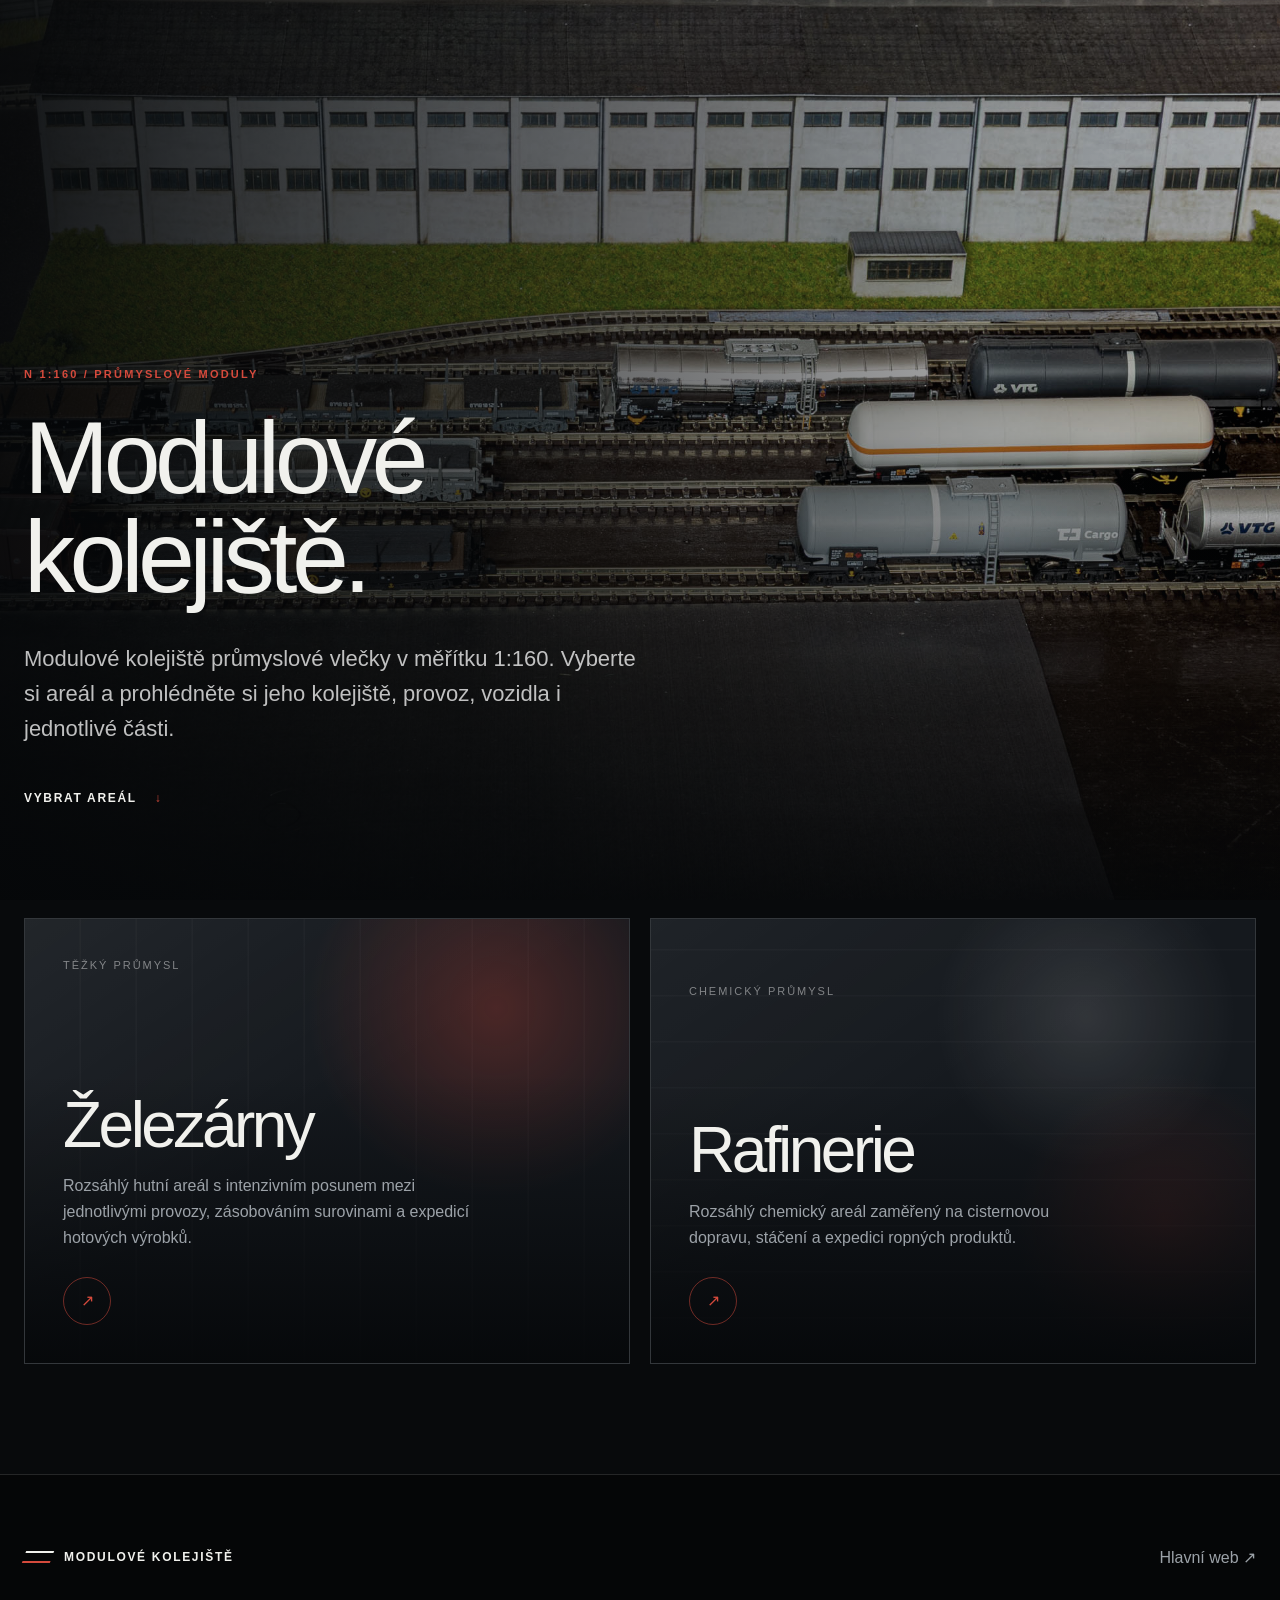
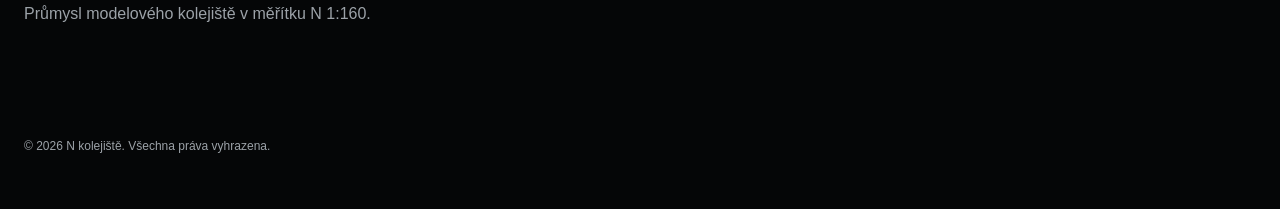
==== index.html @ ad895e2e "Add files via upload" ====
<!DOCTYPE html>
<html lang="cs">
<head>
  <meta charset="UTF-8">
  <meta name="viewport" content="width=device-width, initial-scale=1.0">
  <meta name="description" content="Modulové kolejiště v měřítku N 1:160 – průmyslové moduly železáren a rafinerie.">
  <meta name="theme-color" content="#090b0d">
  <title>Modulové kolejiště</title>

  <link rel="icon" href="assets/images/favicon.svg" type="image/svg+xml">
  <link rel="stylesheet" href="assets/css/rozcestnik.css">
  <script src="assets/js/rozcestnik.js" defer></script>
</head>
<body>

  <main>
    <section class="hero">
      <div class="hero-media">
        <img src="assets/images/main-foto.jpg" alt="Modelové kolejiště" width="2121" height="1414">
      </div>
      <div class="hero-overlay"></div>

      <div class="hero-content container">
        <p class="eyebrow reveal">N 1:160 / PRŮMYSLOVÉ MODULY</p>
        <h1 class="display-title reveal">Modulové<br>kolejiště.</h1>
        <p class="hero-lead reveal">Modulové kolejiště průmyslové vlečky v měřítku 1:160. Vyberte si areál a prohlédněte si jeho kolejiště, provoz, vozidla i jednotlivé části.</p>
        <a class="text-link reveal" href="#arealy">Vybrat areál <span>↓</span></a>
      </div>
    </section>

    <section class="arealy-section container">
      <div class="arealy-grid" id="arealy">
        <a class="areal-card reveal" href="zelezarny/">
          <div class="areal-card-content">
            <span class="areal-label">TĚŽKÝ PRŮMYSL</span>
            <h3>Železárny</h3>
            <p>Rozsáhlý hutní areál s intenzivním posunem mezi jednotlivými provozy, zásobováním surovinami a expedicí hotových výrobků.</p>
            <span class="areal-arrow">↗</span>
          </div>
        </a>

        <a class="areal-card rafinerie reveal" href="rafinerie/">
          <div class="areal-card-content">
            <span class="areal-label">CHEMICKÝ PRŮMYSL</span>
            <h3>Rafinerie</h3>
            <p>Rozsáhlý chemický areál zaměřený na cisternovou dopravu, stáčení a expedici ropných produktů.</p>
            <span class="areal-arrow">↗</span>
          </div>
        </a>
      </div>
    </section>
  </main>
<footer class="site-footer" id="siteFooter">
    <div class="container footer-grid">
      <div>
        <div class="brand footer-brand">
          <span class="brand-mark"></span>
          <span>MODULOVÉ KOLEJIŠTĚ</span>
        </div>

        <p>Průmysl modelového kolejiště v měřítku N 1:160.</p>
      </div>
      <div class="footer-nav">
        <a href="https://nkolejiste.github.io/web/">Hlavní web ↗</a>
      </div>

      <p class="copyright">© 2026 N kolejiště. Všechna práva vyhrazena.</p>
    </div>
  </footer>
</body>
</html>
---- assets/css/rozcestnik.css ----
:root {
  --bg: #080a0c;
  --panel: #15191e;
  --text: #f1f1ed;
  --muted: #9ca2a8;
  --line: rgba(255, 255, 255, 0.13);
  --accent: #d54a3c;
  --container: 1240px;
}

* { box-sizing: border-box; }
html { scroll-behavior: smooth; background: var(--bg); }
body {
  margin: 0;
  background: var(--bg);
  color: var(--text);
  font-family: Inter, "Segoe UI", Arial, sans-serif;
  line-height: 1.6;
  overflow-x: hidden;
}
img { width: 100%; display: block; }
a { color: inherit; text-decoration: none; }
.container { width: min(calc(100% - 48px), var(--container)); margin-inline: auto; }

.brand {
  display: inline-flex;
  align-items: center;
  gap: 12px;
  font-size: 12px;
  font-weight: 700;
  letter-spacing: .14em;
  white-space: nowrap;
}
.brand-mark {
  width: 28px;
  height: 12px;
  display: inline-block;
  border-top: 2px solid var(--text);
  border-bottom: 2px solid var(--accent);
  transform: skewX(-20deg);
}

.hero {
  min-height: 100svh;
  position: relative;
  display: flex;
  align-items: flex-end;
  overflow: hidden;
}
.hero-media, .hero-overlay { position: absolute; inset: 0; }
.hero-media img { height: 100%; object-fit: cover; transform: scale(1.03); filter: saturate(.72) contrast(1.05); }
.hero-overlay {
  background:
    linear-gradient(90deg, rgba(5,7,9,.93) 0%, rgba(5,7,9,.59) 48%, rgba(5,7,9,.19) 100%),
    linear-gradient(0deg, rgba(5,7,9,.90) 0%, transparent 50%);
}
.hero-content { position: relative; z-index: 2; padding-bottom: 90px; }
.eyebrow { margin: 0 0 26px; color: var(--accent); font-size: 11px; font-weight: 700; letter-spacing: .2em; text-transform: uppercase; }
.display-title { margin: 0; max-width: 1030px; font-size: clamp(58px, 8vw, 122px); font-weight: 500; letter-spacing: -.055em; line-height: .96; }
.hero-lead { max-width: 620px; margin: 35px 0 38px; font-size: clamp(17px, 2vw, 22px); color: rgba(255,255,255,.74); }
.text-link { display: inline-flex; align-items: center; gap: 18px; font-size: 12px; font-weight: 700; letter-spacing: .14em; text-transform: uppercase; }
.text-link span { color: var(--accent); }

.arealy-section { padding: 18px 0 110px; }
.arealy-grid { display: grid; grid-template-columns: repeat(2, 1fr); gap: 20px; }
.arealy-grid#arealy { scroll-margin-top: 18px; }
.areal-card {
  min-height: 400px;
  position: relative;
  overflow: hidden;
  border: 1px solid var(--line);
  background: var(--panel);
  display: flex;
  align-items: flex-end;
  padding: 38px;
  transition: transform .35s ease, border-color .35s ease;
}
.areal-card::before {
  content: "";
  position: absolute;
  inset: 0;
  background:
    radial-gradient(circle at 78% 20%, rgba(213,74,60,.28), transparent 32%),
    linear-gradient(145deg, rgba(255,255,255,.055), transparent 48%),
    repeating-linear-gradient(90deg, transparent 0 54px, rgba(255,255,255,.025) 55px 56px);
  transition: transform .6s ease;
}
.areal-card.rafinerie::before {
  background:
    radial-gradient(circle at 72% 22%, rgba(255,255,255,.12), transparent 27%),
    radial-gradient(circle at 85% 68%, rgba(213,74,60,.16), transparent 25%),
    linear-gradient(145deg, rgba(255,255,255,.045), transparent 48%),
    repeating-linear-gradient(0deg, transparent 0 44px, rgba(255,255,255,.022) 45px 46px);
}
.areal-card::after { content: ""; position: absolute; inset: 0; background: linear-gradient(0deg, rgba(5,7,9,.92), transparent 65%); }
.areal-card:hover { transform: translateY(-5px); border-color: rgba(213,74,60,.65); }
.areal-card:hover::before { transform: scale(1.035); }
.areal-card-content { position: relative; z-index: 2; width: 100%; }
.areal-label { display: block; margin-bottom: 120px; color: rgba(255,255,255,.45); font-size: 11px; letter-spacing: .18em; }
.areal-card h3 { margin: 0; font-size: clamp(48px, 5vw, 76px); font-weight: 500; letter-spacing: -.055em; line-height: .95; }
.areal-card p { max-width: 420px; margin: 18px 0 27px; color: var(--muted); }
.areal-arrow { width: 48px; height: 48px; display: grid; place-items: center; border-radius: 50%; border: 1px solid rgba(213,74,60,.5); color: var(--accent); transition: .25s ease; }
.areal-card:hover .areal-arrow { background: var(--accent); color: white; }

.site-footer { padding: 70px 0 40px; background: #050607; border-top: 1px solid var(--line); }
.footer-grid { display: grid; grid-template-columns: 1fr auto; gap: 50px; }
.footer-brand { margin-bottom: 18px; }
.site-footer p { color: var(--muted); }
.footer-nav { display: flex; gap: 28px; align-items: start; flex-wrap: wrap; }
.footer-nav a { color: var(--muted); }
.footer-nav a:hover { color: var(--text); }
.copyright { grid-column: 1 / -1; margin-top: 45px; font-size: 12px; }

.reveal { opacity: 0; transform: translateY(24px); transition: opacity .8s ease, transform .8s ease; }
.reveal.visible { opacity: 1; transform: translateY(0); }

@media (max-width: 980px) {
  .arealy-grid { grid-template-columns: 1fr; }
  .areal-card { min-height: 350px; }
}

@media (max-width: 640px) {
  .container { width: min(calc(100% - 30px), var(--container)); }
  .brand { font-size: 10px; }
  .hero-content { padding-bottom: 56px; }
  .display-title { font-size: clamp(50px, 15vw, 76px); }
  .hero-lead { font-size: 16px; }
  .arealy-section { padding: 14px 0 82px; }
  .areal-card { min-height: 300px; padding: 26px; }
  .areal-label { margin-bottom: 55px; }
  .footer-grid { grid-template-columns: 1fr; }
  .copyright { grid-column: auto; margin-top: 10px; }
}
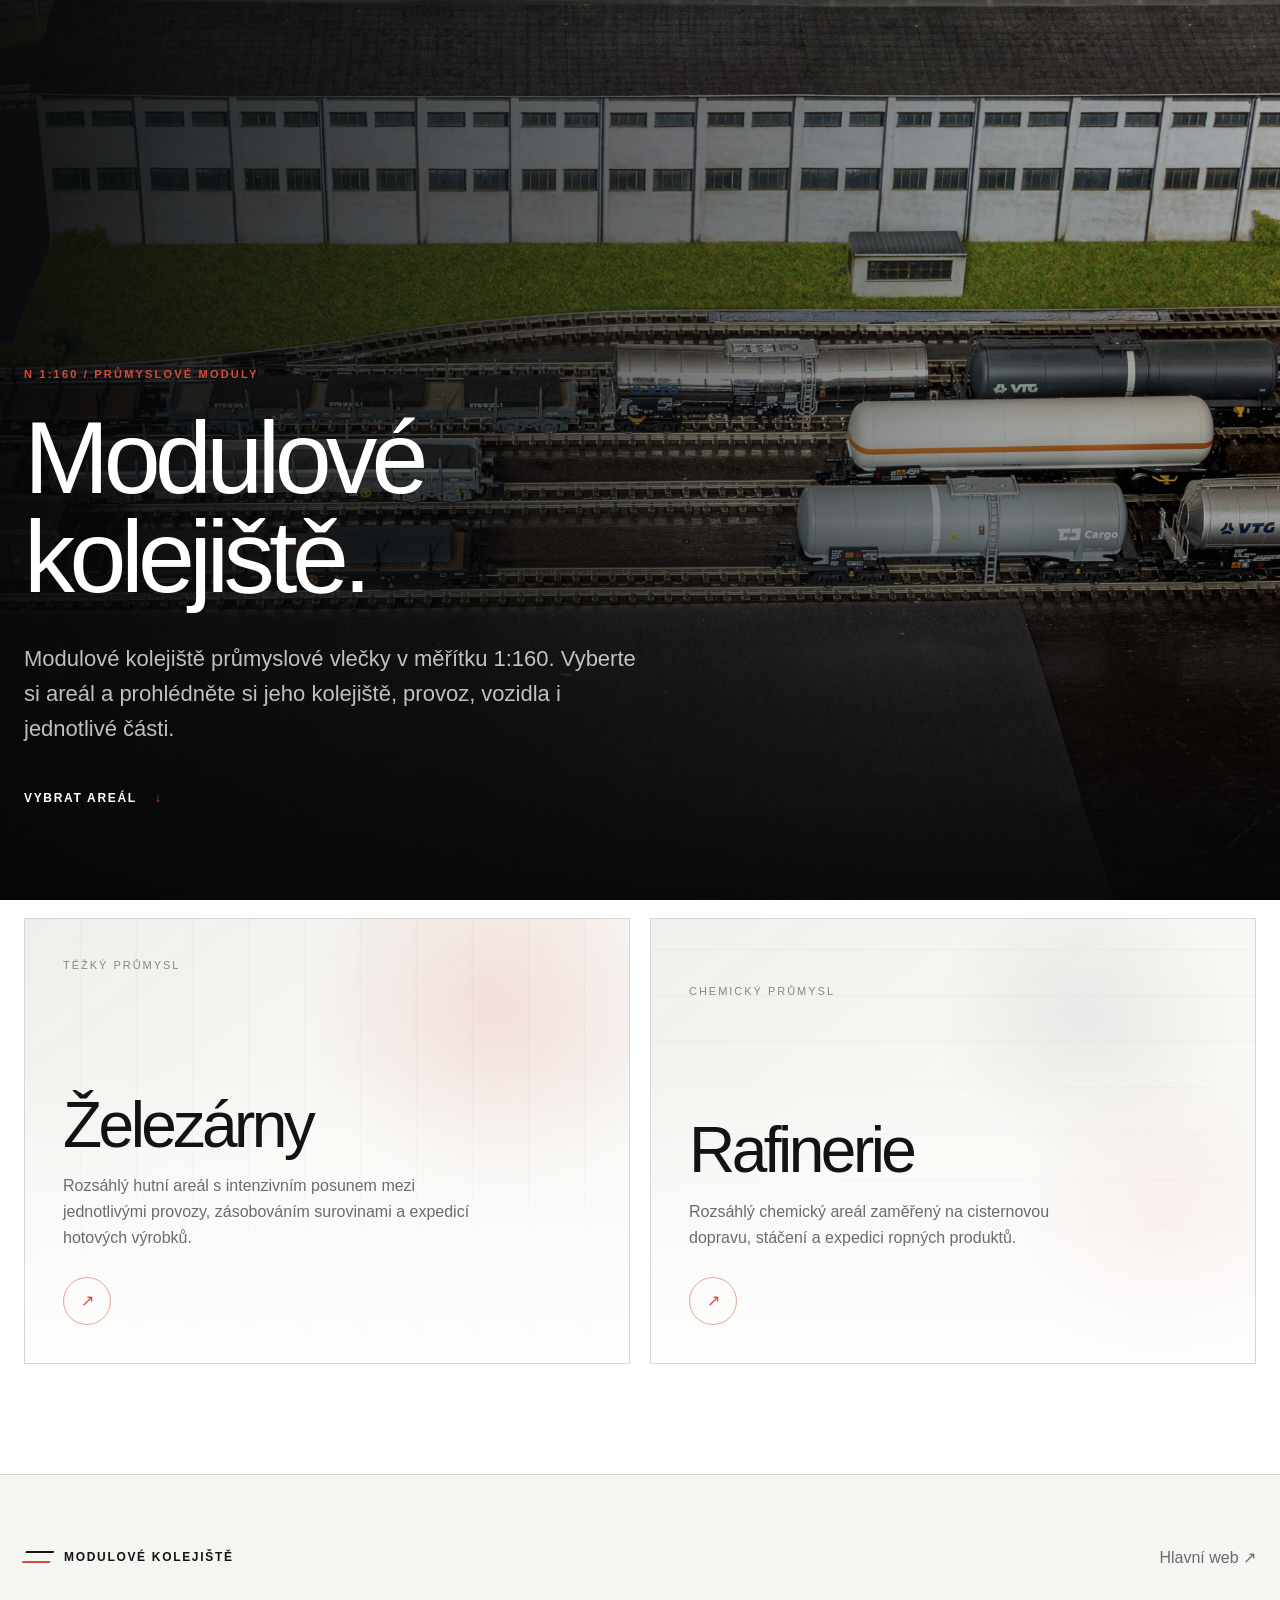
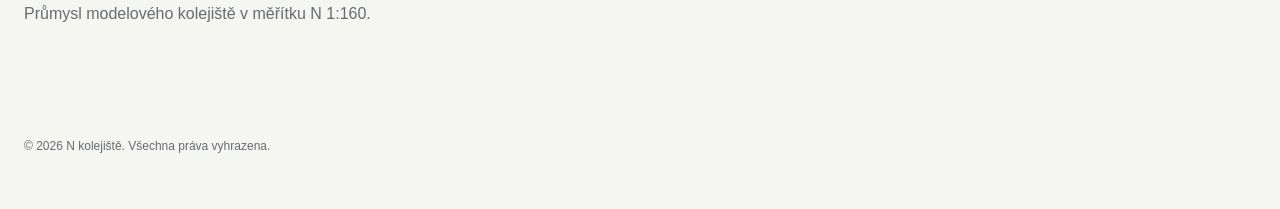
==== commit 7d4af073: "Add files via upload" ====
--- a/index.html
+++ b/index.html
@@ -4,7 +4,7 @@
   <meta charset="UTF-8">
   <meta name="viewport" content="width=device-width, initial-scale=1.0">
   <meta name="description" content="Modulové kolejiště v měřítku N 1:160 – průmyslové moduly železáren a rafinerie.">
-  <meta name="theme-color" content="#090b0d">
+  <meta name="theme-color" content="#ffffff">
   <title>Modulové kolejiště</title>
 
   <link rel="icon" href="assets/images/favicon.svg" type="image/svg+xml">
--- a/assets/css/rozcestnik.css
+++ b/assets/css/rozcestnik.css
@@ -1,9 +1,9 @@
 :root {
-  --bg: #080a0c;
-  --panel: #15191e;
-  --text: #f1f1ed;
-  --muted: #9ca2a8;
-  --line: rgba(255, 255, 255, 0.13);
+  --bg: #ffffff;
+  --panel: #f7f7f4;
+  --text: #111315;
+  --muted: #666c72;
+  --line: rgba(17, 19, 21, 0.14);
   --accent: #d54a3c;
   --container: 1240px;
 }
@@ -35,12 +35,13 @@
   width: 28px;
   height: 12px;
   display: inline-block;
-  border-top: 2px solid var(--text);
+  border-top: 2px solid currentColor;
   border-bottom: 2px solid var(--accent);
   transform: skewX(-20deg);
 }
 
 .hero {
+  color: white;
   min-height: 100svh;
   position: relative;
   display: flex;
@@ -80,29 +81,29 @@
   position: absolute;
   inset: 0;
   background:
-    radial-gradient(circle at 78% 20%, rgba(213,74,60,.28), transparent 32%),
-    linear-gradient(145deg, rgba(255,255,255,.055), transparent 48%),
-    repeating-linear-gradient(90deg, transparent 0 54px, rgba(255,255,255,.025) 55px 56px);
+    radial-gradient(circle at 78% 20%, rgba(213,74,60,.14), transparent 32%),
+    linear-gradient(145deg, rgba(17,19,21,.035), transparent 48%),
+    repeating-linear-gradient(90deg, transparent 0 54px, rgba(17,19,21,.028) 55px 56px);
   transition: transform .6s ease;
 }
 .areal-card.rafinerie::before {
   background:
-    radial-gradient(circle at 72% 22%, rgba(255,255,255,.12), transparent 27%),
-    radial-gradient(circle at 85% 68%, rgba(213,74,60,.16), transparent 25%),
-    linear-gradient(145deg, rgba(255,255,255,.045), transparent 48%),
-    repeating-linear-gradient(0deg, transparent 0 44px, rgba(255,255,255,.022) 45px 46px);
+    radial-gradient(circle at 72% 22%, rgba(17,19,21,.06), transparent 27%),
+    radial-gradient(circle at 85% 68%, rgba(213,74,60,.10), transparent 25%),
+    linear-gradient(145deg, rgba(17,19,21,.03), transparent 48%),
+    repeating-linear-gradient(0deg, transparent 0 44px, rgba(17,19,21,.025) 45px 46px);
 }
-.areal-card::after { content: ""; position: absolute; inset: 0; background: linear-gradient(0deg, rgba(5,7,9,.92), transparent 65%); }
+.areal-card::after { content: ""; position: absolute; inset: 0; background: linear-gradient(0deg, rgba(255,255,255,.82), transparent 68%); }
 .areal-card:hover { transform: translateY(-5px); border-color: rgba(213,74,60,.65); }
 .areal-card:hover::before { transform: scale(1.035); }
 .areal-card-content { position: relative; z-index: 2; width: 100%; }
-.areal-label { display: block; margin-bottom: 120px; color: rgba(255,255,255,.45); font-size: 11px; letter-spacing: .18em; }
+.areal-label { display: block; margin-bottom: 120px; color: rgba(17,19,21,.48); font-size: 11px; letter-spacing: .18em; }
 .areal-card h3 { margin: 0; font-size: clamp(48px, 5vw, 76px); font-weight: 500; letter-spacing: -.055em; line-height: .95; }
 .areal-card p { max-width: 420px; margin: 18px 0 27px; color: var(--muted); }
 .areal-arrow { width: 48px; height: 48px; display: grid; place-items: center; border-radius: 50%; border: 1px solid rgba(213,74,60,.5); color: var(--accent); transition: .25s ease; }
 .areal-card:hover .areal-arrow { background: var(--accent); color: white; }
 
-.site-footer { padding: 70px 0 40px; background: #050607; border-top: 1px solid var(--line); }
+.site-footer { padding: 70px 0 40px; background: #f5f5f2; border-top: 1px solid var(--line); }
 .footer-grid { display: grid; grid-template-columns: 1fr auto; gap: 50px; }
 .footer-brand { margin-bottom: 18px; }
 .site-footer p { color: var(--muted); }
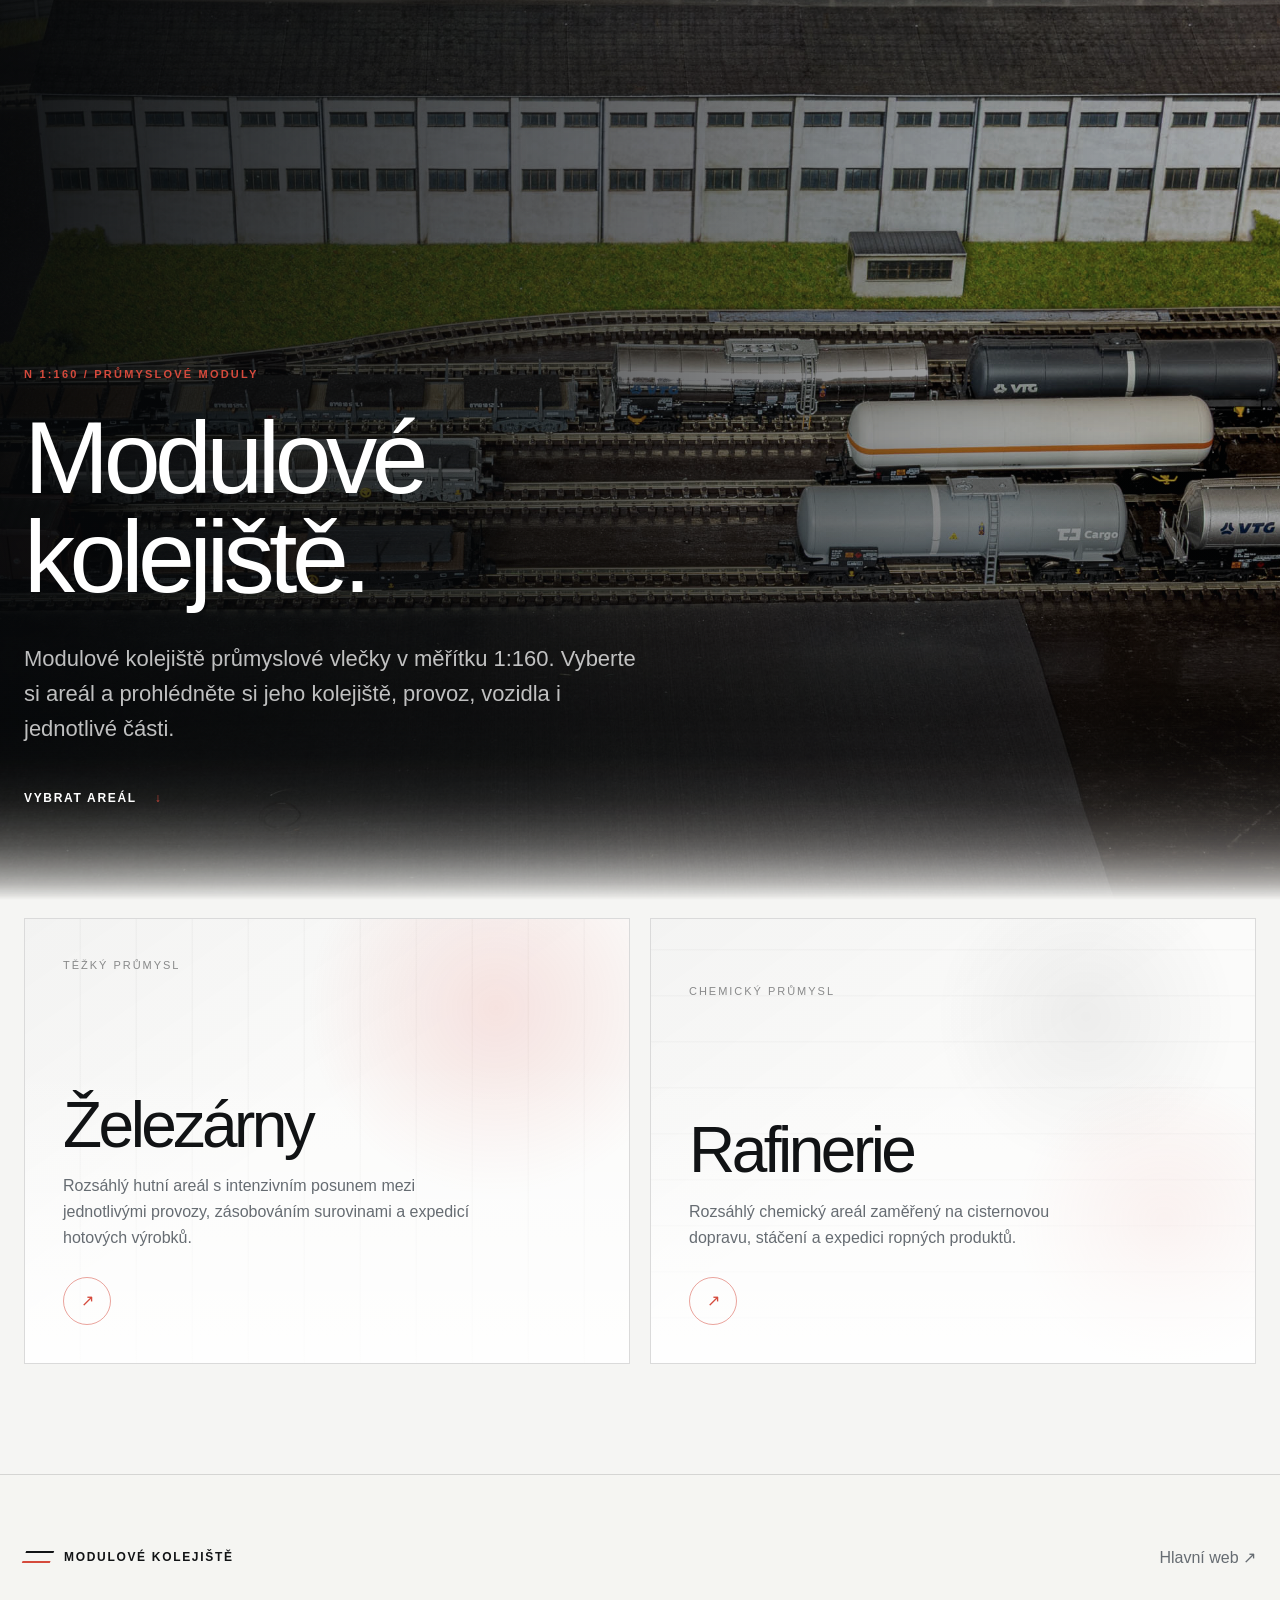
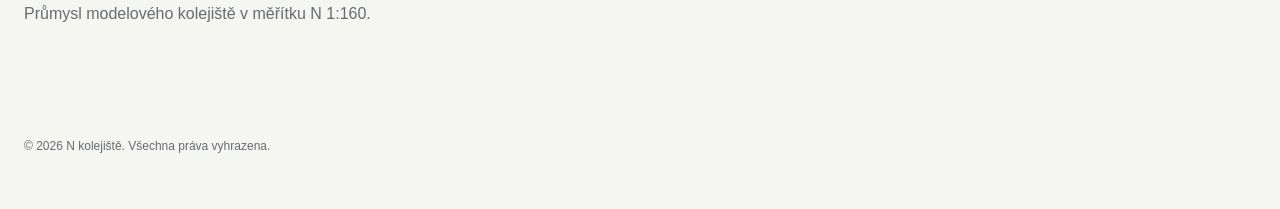
==== commit 757c4611: "Add files via upload" ====
--- a/index.html
+++ b/index.html
@@ -4,7 +4,7 @@
   <meta charset="UTF-8">
   <meta name="viewport" content="width=device-width, initial-scale=1.0">
   <meta name="description" content="Modulové kolejiště v měřítku N 1:160 – průmyslové moduly železáren a rafinerie.">
-  <meta name="theme-color" content="#ffffff">
+  <meta name="theme-color" content="#f5f5f3">
   <title>Modulové kolejiště</title>
 
   <link rel="icon" href="assets/images/favicon.svg" type="image/svg+xml">
--- a/assets/css/rozcestnik.css
+++ b/assets/css/rozcestnik.css
@@ -1,6 +1,6 @@
 :root {
-  --bg: #ffffff;
-  --panel: #f7f7f4;
+  --bg: #f5f5f3;
+  --panel: #fbfbfa;
   --text: #111315;
   --muted: #666c72;
   --line: rgba(17, 19, 21, 0.14);
@@ -42,19 +42,26 @@
 
 .hero {
   color: white;
+  background: var(--bg);
   min-height: 100svh;
   position: relative;
   display: flex;
   align-items: flex-end;
   overflow: hidden;
 }
-.hero-media, .hero-overlay { position: absolute; inset: 0; }
+.hero-media, .hero-overlay {
+  position: absolute;
+  inset: 0;
+  -webkit-mask-image: linear-gradient(to bottom, #000 0%, #000 80%, rgba(0,0,0,.96) 84%, rgba(0,0,0,.78) 89%, rgba(0,0,0,.48) 94%, rgba(0,0,0,.18) 98%, transparent 100%);
+  mask-image: linear-gradient(to bottom, #000 0%, #000 80%, rgba(0,0,0,.96) 84%, rgba(0,0,0,.78) 89%, rgba(0,0,0,.48) 94%, rgba(0,0,0,.18) 98%, transparent 100%);
+}
 .hero-media img { height: 100%; object-fit: cover; transform: scale(1.03); filter: saturate(.72) contrast(1.05); }
 .hero-overlay {
   background:
     linear-gradient(90deg, rgba(5,7,9,.93) 0%, rgba(5,7,9,.59) 48%, rgba(5,7,9,.19) 100%),
     linear-gradient(0deg, rgba(5,7,9,.90) 0%, transparent 50%);
 }
+
 .hero-content { position: relative; z-index: 2; padding-bottom: 90px; }
 .eyebrow { margin: 0 0 26px; color: var(--accent); font-size: 11px; font-weight: 700; letter-spacing: .2em; text-transform: uppercase; }
 .display-title { margin: 0; max-width: 1030px; font-size: clamp(58px, 8vw, 122px); font-weight: 500; letter-spacing: -.055em; line-height: .96; }
@@ -132,3 +139,4 @@
   .footer-grid { grid-template-columns: 1fr; }
   .copyright { grid-column: auto; margin-top: 10px; }
 }
+
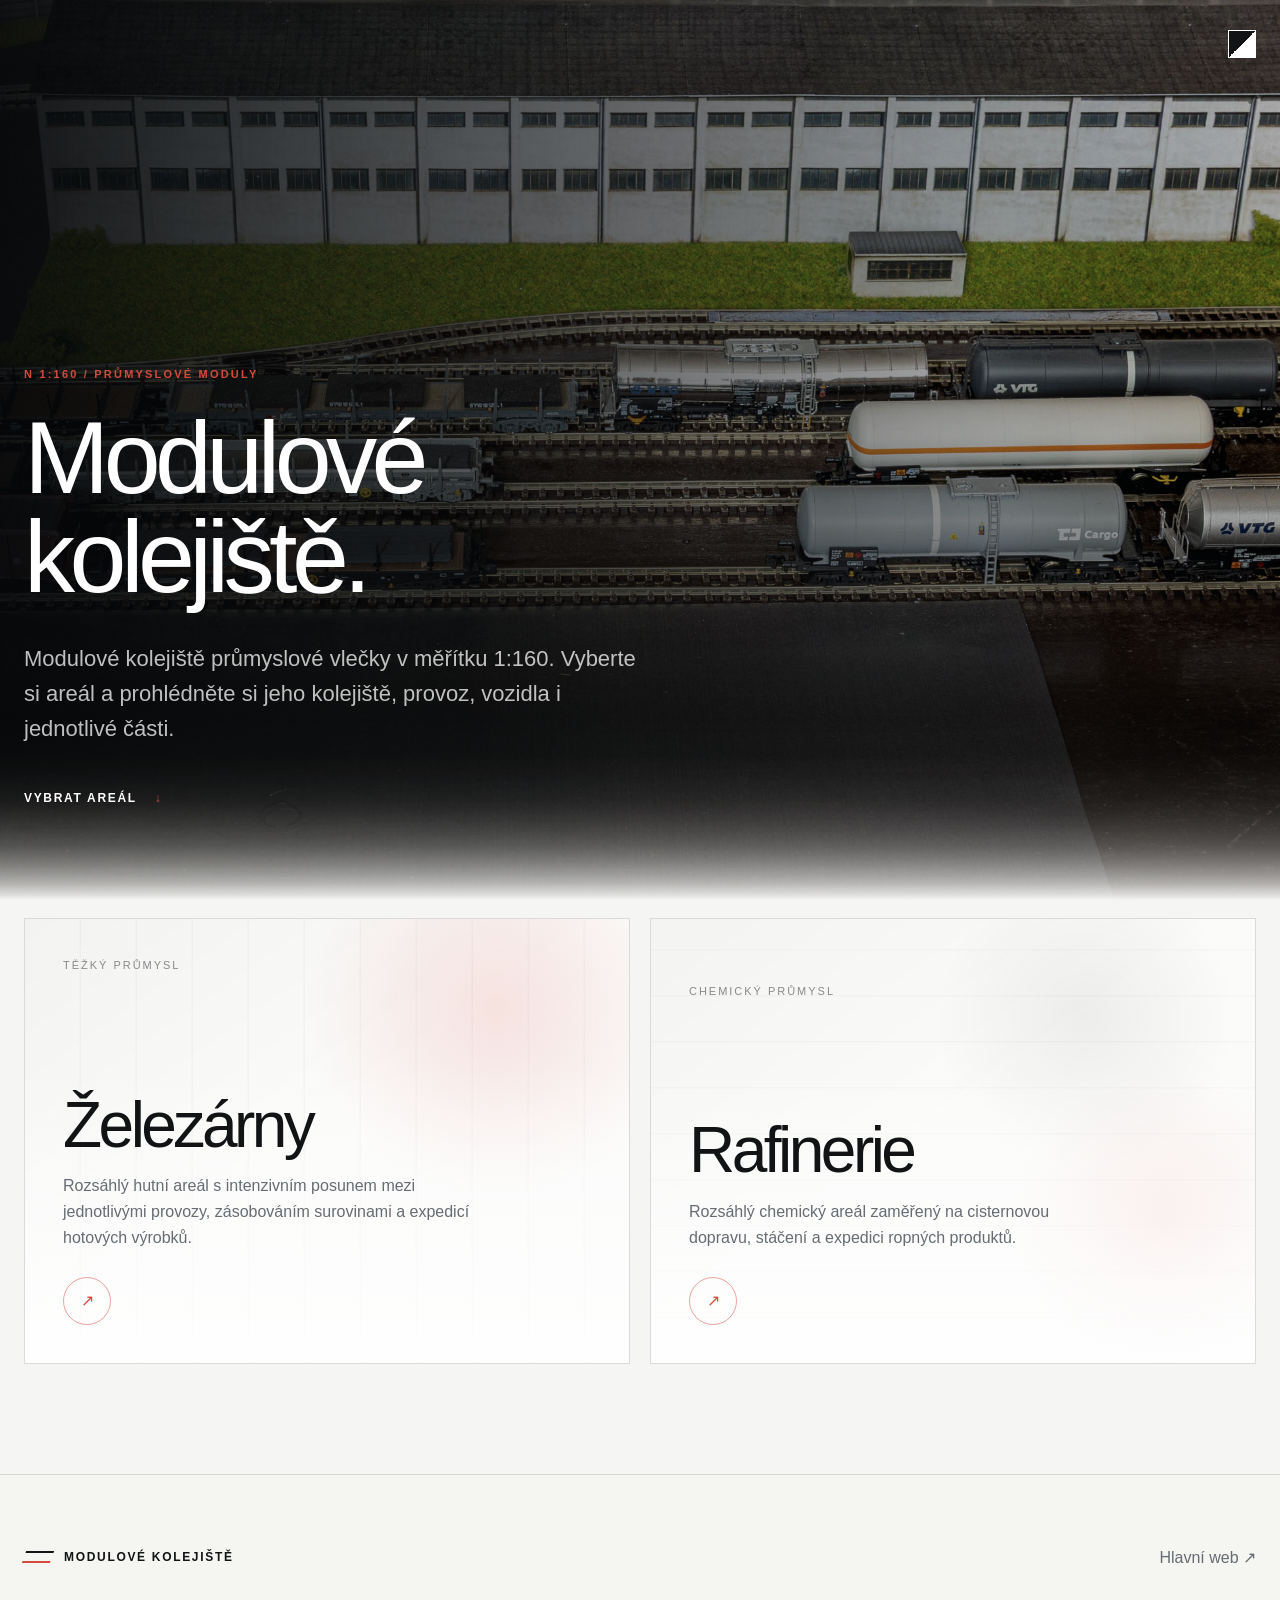
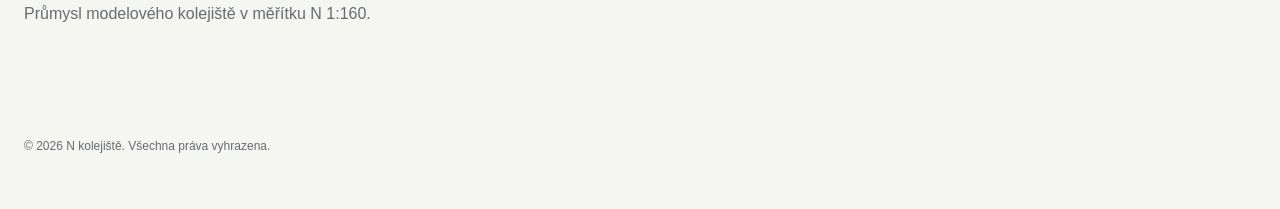
==== commit a5b63711: "Add files via upload" ====
--- a/index.html
+++ b/index.html
@@ -6,6 +6,13 @@
   <meta name="description" content="Modulové kolejiště v měřítku N 1:160 – průmyslové moduly železáren a rafinerie.">
   <meta name="theme-color" content="#f5f5f3">
   <title>Modulové kolejiště</title>
+  <script>
+    try {
+      document.documentElement.dataset.theme = localStorage.getItem("n-kolejiste-theme") === "dark" ? "dark" : "light";
+    } catch {
+      document.documentElement.dataset.theme = "light";
+    }
+  </script>
 
   <link rel="icon" href="assets/images/favicon.svg" type="image/svg+xml">
   <link rel="stylesheet" href="assets/css/rozcestnik.css">
--- a/assets/css/rozcestnik.css
+++ b/assets/css/rozcestnik.css
@@ -140,3 +140,64 @@
   .copyright { grid-column: auto; margin-top: 10px; }
 }
 
+
+
+.theme-toggle {
+  width: 28px;
+  height: 28px;
+  padding: 0;
+  border: 1px solid currentColor;
+  border-radius: 0;
+  background: linear-gradient(135deg, #111315 0 50%, #ffffff 50% 100%);
+  cursor: pointer;
+  transition: transform .25s ease, opacity .25s ease;
+}
+
+.theme-toggle:hover { transform: scale(1.08); }
+.theme-toggle:focus-visible { outline: 2px solid var(--accent); outline-offset: 4px; }
+
+.theme-toggle-floating {
+  position: absolute;
+  top: 30px;
+  right: max(24px, calc((100vw - var(--container)) / 2));
+  z-index: 20;
+  color: white;
+}
+
+html[data-theme="dark"] {
+  color-scheme: dark;
+  --bg: #080a0c;
+  --panel: #15191e;
+  --text: #f1f1ed;
+  --muted: #9ca2a8;
+  --line: rgba(255, 255, 255, 0.13);
+}
+
+html[data-theme="dark"] .hero-media,
+html[data-theme="dark"] .hero-overlay {
+  -webkit-mask-image: none;
+  mask-image: none;
+}
+
+html[data-theme="dark"] .areal-card::before {
+  background:
+    radial-gradient(circle at 78% 20%, rgba(213,74,60,.28), transparent 32%),
+    linear-gradient(145deg, rgba(255,255,255,.055), transparent 48%),
+    repeating-linear-gradient(90deg, transparent 0 54px, rgba(255,255,255,.025) 55px 56px);
+}
+
+html[data-theme="dark"] .areal-card.rafinerie::before {
+  background:
+    radial-gradient(circle at 72% 22%, rgba(255,255,255,.12), transparent 27%),
+    radial-gradient(circle at 85% 68%, rgba(213,74,60,.16), transparent 25%),
+    linear-gradient(145deg, rgba(255,255,255,.045), transparent 48%),
+    repeating-linear-gradient(0deg, transparent 0 44px, rgba(255,255,255,.022) 45px 46px);
+}
+
+html[data-theme="dark"] .areal-card::after { background: linear-gradient(0deg, rgba(5,7,9,.92), transparent 65%); }
+html[data-theme="dark"] .areal-label { color: rgba(255,255,255,.45); }
+html[data-theme="dark"] .site-footer { background: #050607; }
+
+@media (max-width: 720px) {
+  .theme-toggle-floating { top: 22px; right: 22px; }
+}
